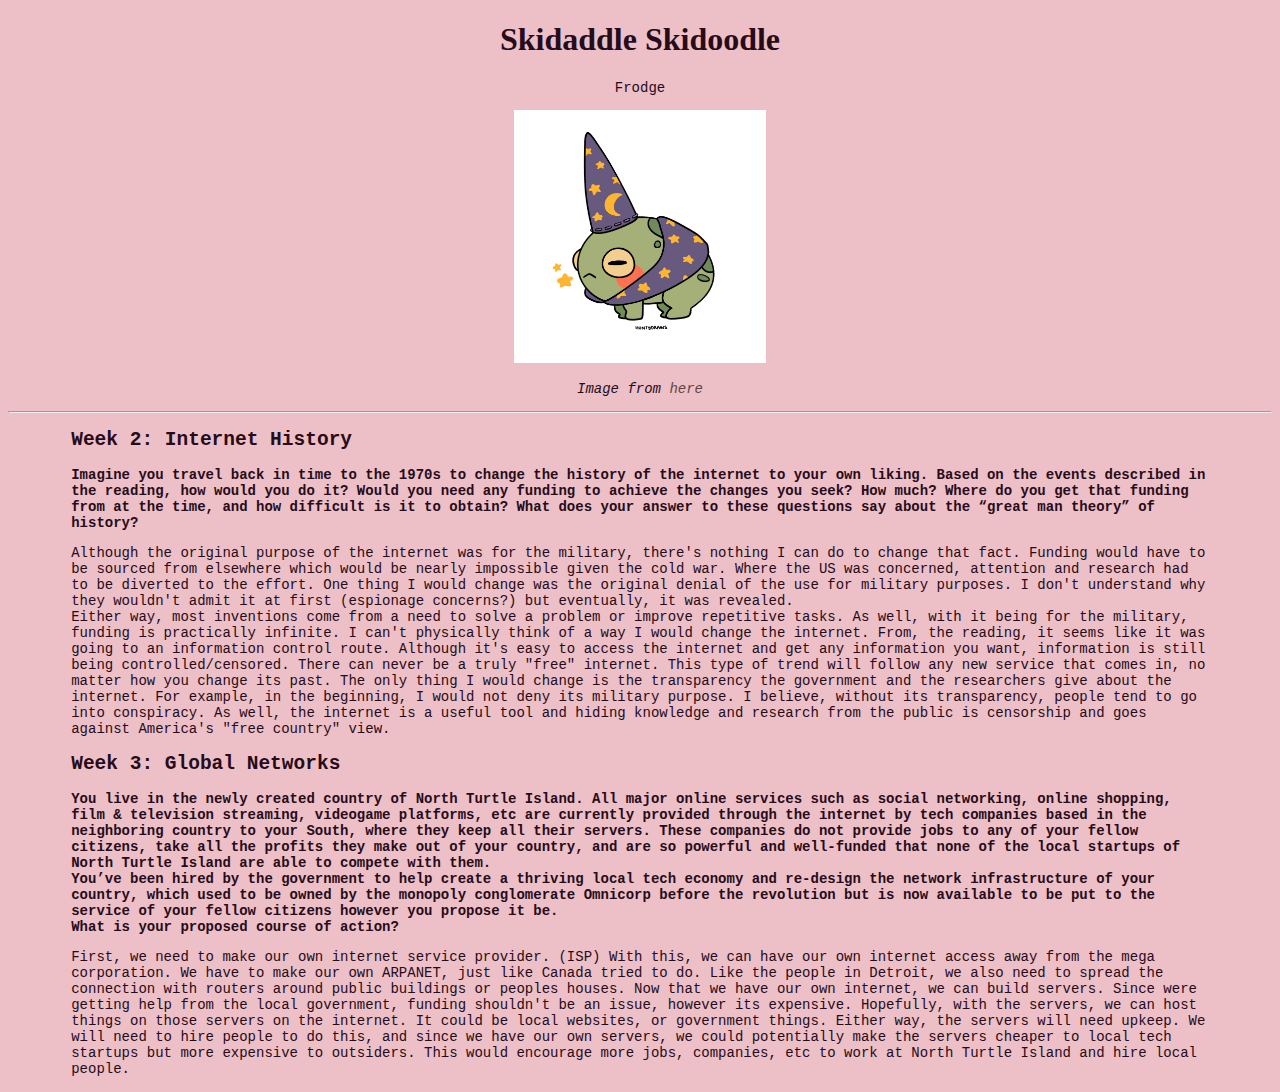
==== index.html @ 3cf6d7d7 "add character encoding" ====
<!DOCTYPE html>
<html>
    <head>
        <title>Wizard Frog</title>
        <meta charset="UTF-8">
        <link rel="stylesheet" href="index-style.css"/>
    </head>
    <body>
        <div id="random-area">
            <h1 id="title">Skidaddle Skidoodle</h1>
            <p>Frodge</p>
            <img width="20%" src="images/Wizard-frog.jpg"/>
            <p><i>Image from <a href="https://twitter.com/HuntyDraws?ref_src=twsrc%5Egoogle%7Ctwcamp%5Eserp%7Ctwgr%5Eauthor">here</a></i></p>
        </div>
        
        <hr>
        
        <div id="weekly-reading">
            <h2>Week 2: Internet History</h2>
            <p><b>
                Imagine you travel back in time to the 1970s to change the history of the internet to your own liking. 
                Based on the events described in the reading, how would you do it? Would you need any funding to achieve the changes you seek? 
                How much? Where do you get that funding from at the time, and how difficult is it to obtain? What does your answer to these 
                questions say about the “great man theory” of history?
            </b></p>
            <p>
                Although the original purpose of the internet was for the military, there's nothing I can do to change that fact. Funding would 
                have to be sourced from elsewhere which would be nearly impossible given the cold war. Where the US was concerned, attention and 
                research had to be diverted to the effort. One thing I would change was the original denial of the use for military purposes. I 
                don't understand why they wouldn't admit it at first (espionage concerns?) but eventually, it was revealed. <br>
                Either way, most inventions come from a need to solve a problem or improve repetitive tasks. As well, with it being for the 
                military, funding is practically infinite. I can't physically think of a way I would change the internet. From, the reading, it 
                seems like it was going to an information control route. Although it's easy to access the internet and get any information you want, 
                information is still being controlled/censored. There can never be a truly "free" internet. This type of trend will follow any 
                new service that comes in, no matter how you change its past. The only thing I would change is the transparency the government 
                and the researchers give about the internet. For example, in the beginning, I would not deny its military purpose. I believe, 
                without its transparency, people tend to go into conspiracy. As well, the internet is a useful tool and hiding knowledge 
                and research from the public is censorship and goes against America's "free country" view.
            </p>

            <h2>Week 3: Global Networks</h2>
            <p><b>
                You live in the newly created country of North Turtle Island. All major online services such as social networking, 
                online shopping, film & television streaming, videogame platforms, etc are currently provided through the internet by 
                tech companies based in the neighboring country to your South, where they keep all their servers. These companies do 
                not provide jobs to any of your fellow citizens, take all the profits they make out of your country, and are so powerful 
                and well-funded that none of the local startups of North Turtle Island are able to compete with them.<br>

                You’ve been hired by the government to help create a thriving local tech economy and re-design the network infrastructure 
                of your country, which used to be owned by the monopoly conglomerate Omnicorp before the revolution but is now available 
                to be put to the service of your fellow citizens however you propose it be.<br>

                What is your proposed course of action?
            </b></p>
            <p>
                First, we need to make our own internet service provider. (ISP) With this, we can have our own internet access away from 
                the mega corporation. We have to make our own ARPANET, just like Canada tried to do. Like the people in Detroit, we also 
                need to spread the connection with routers around public buildings or peoples houses. Now that we have our own internet, 
                we can build servers. Since were getting help from the local government, funding shouldn't be an issue, however its 
                expensive. Hopefully, with the servers, we can host things on those servers on the internet. It could be local websites, 
                or government things. Either way, the servers will need upkeep. We will need to hire people to do this, and since we have 
                our own servers, we could potentially make the servers cheaper to local tech startups but more expensive to outsiders. 
                This would encourage more jobs, companies, etc to work at North Turtle Island and hire local people.
            </p>
        </div>
    </body>
</html>
---- index-style.css ----
body {
    font-family: monospace;
    color: #260C1A;
    background-color: #EDBFC6;
}

p {
    font-size: 14px;
}

a {
    color: #5F4842;
    text-decoration: none;
}

#title {
    font-family: 'Lucida Handwriting';
}

#random-area {
    text-align: center;
}

#weekly-reading {
    padding: 0 5%;
}
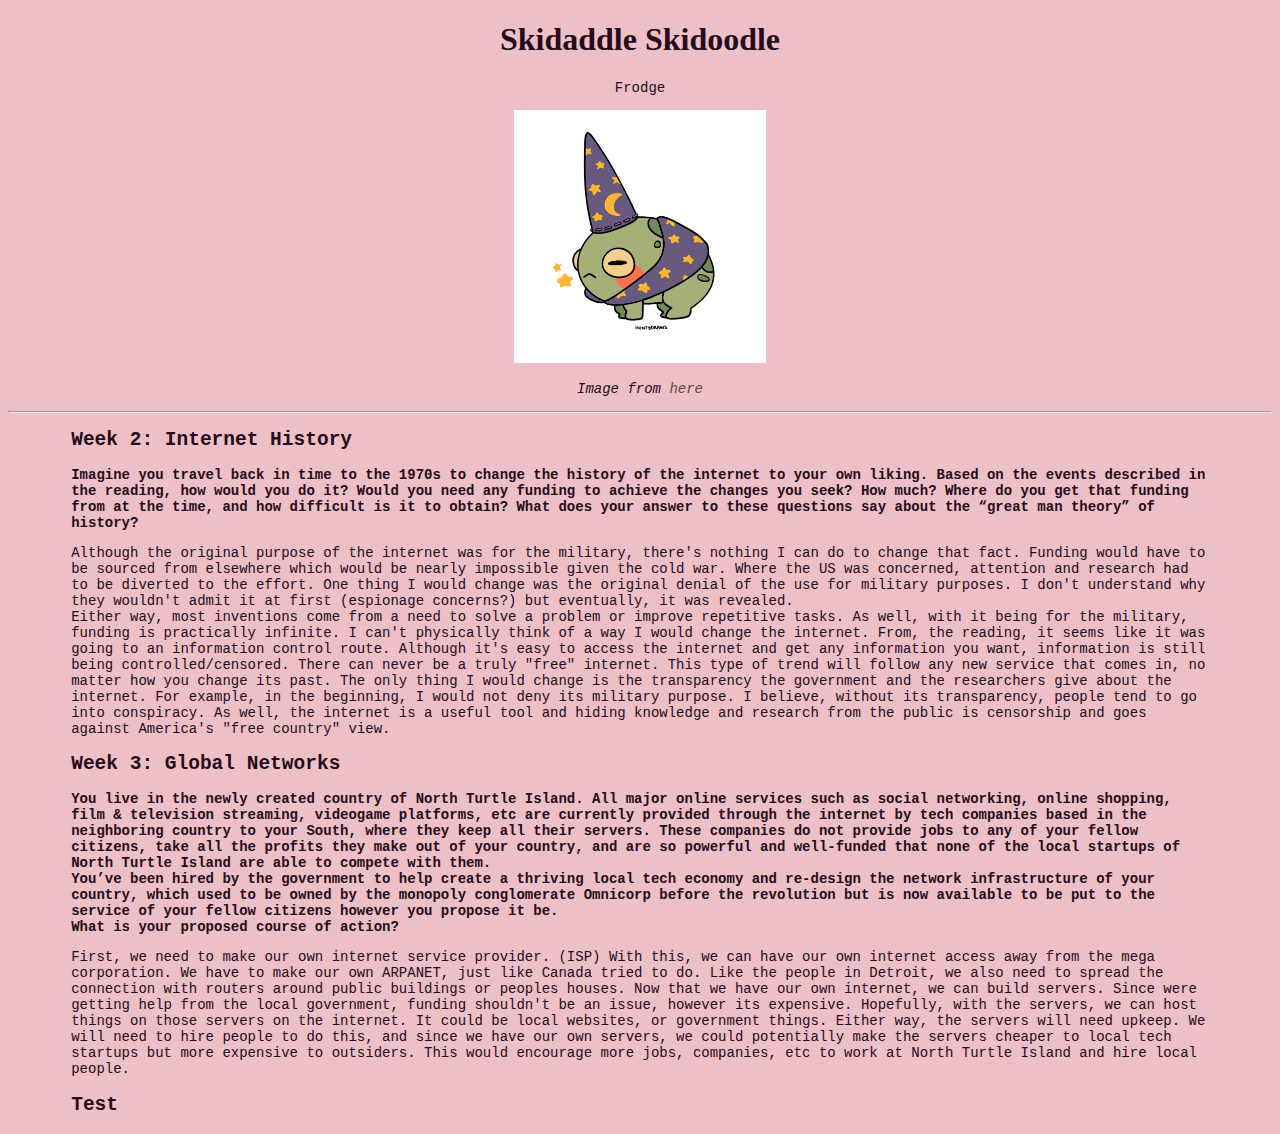
==== commit 1269953f: "added start to automated reading week answers" ====
--- a/index.html
+++ b/index.html
@@ -4,25 +4,26 @@
         <title>Wizard Frog</title>
         <meta charset="UTF-8">
         <link rel="stylesheet" href="index-style.css"/>
+        <script src="script.js"></script>
     </head>
     <body>
         <div id="random-area">
             <h1 id="title">Skidaddle Skidoodle</h1>
             <p>Frodge</p>
             <img width="20%" src="images/Wizard-frog.jpg"/>
-            <p><i>Image from <a href="https://twitter.com/HuntyDraws?ref_src=twsrc%5Egoogle%7Ctwcamp%5Eserp%7Ctwgr%5Eauthor">here</a></i></p>
+            <p><em>Image from <a href="https://twitter.com/HuntyDraws?ref_src=twsrc%5Egoogle%7Ctwcamp%5Eserp%7Ctwgr%5Eauthor">here</a></em></p>
         </div>
         
         <hr>
         
         <div id="weekly-reading">
             <h2>Week 2: Internet History</h2>
-            <p><b>
+            <p><strong>
                 Imagine you travel back in time to the 1970s to change the history of the internet to your own liking. 
                 Based on the events described in the reading, how would you do it? Would you need any funding to achieve the changes you seek? 
                 How much? Where do you get that funding from at the time, and how difficult is it to obtain? What does your answer to these 
                 questions say about the “great man theory” of history?
-            </b></p>
+            </strong></p>
             <p>
                 Although the original purpose of the internet was for the military, there's nothing I can do to change that fact. Funding would 
                 have to be sourced from elsewhere which would be nearly impossible given the cold war. Where the US was concerned, attention and 
@@ -39,7 +40,7 @@
             </p>
 
             <h2>Week 3: Global Networks</h2>
-            <p><b>
+            <p><strong>
                 You live in the newly created country of North Turtle Island. All major online services such as social networking, 
                 online shopping, film & television streaming, videogame platforms, etc are currently provided through the internet by 
                 tech companies based in the neighboring country to your South, where they keep all their servers. These companies do 
@@ -51,7 +52,7 @@
                 to be put to the service of your fellow citizens however you propose it be.<br>
 
                 What is your proposed course of action?
-            </b></p>
+            </strong></p>
             <p>
                 First, we need to make our own internet service provider. (ISP) With this, we can have our own internet access away from 
                 the mega corporation. We have to make our own ARPANET, just like Canada tried to do. Like the people in Detroit, we also 
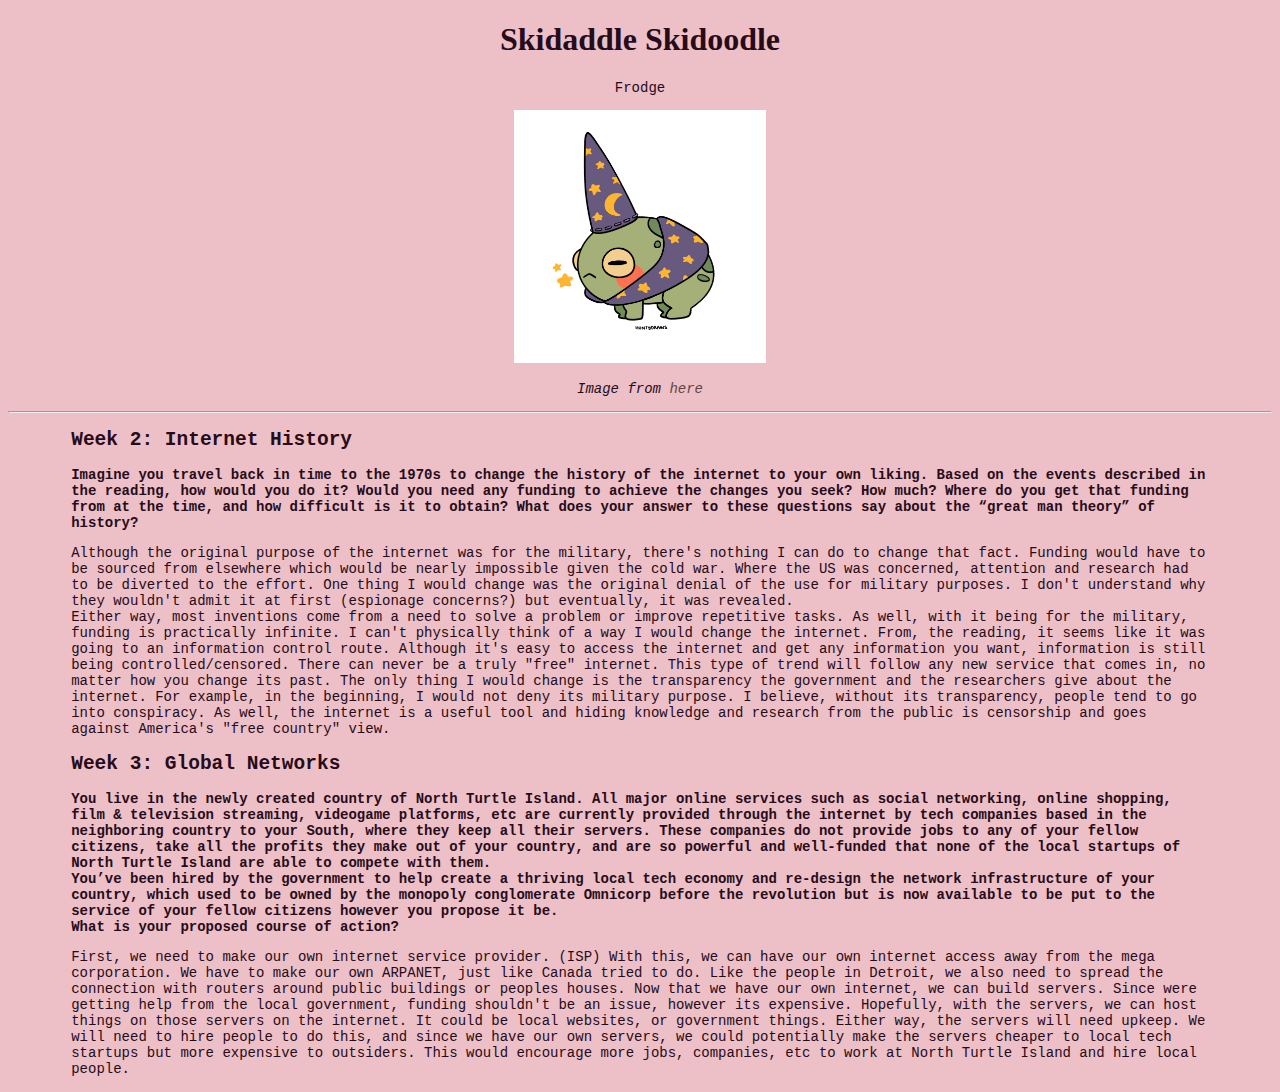
==== commit 0423ddc9: "commented out script" ====
--- a/index.html
+++ b/index.html
@@ -4,7 +4,7 @@
         <title>Wizard Frog</title>
         <meta charset="UTF-8">
         <link rel="stylesheet" href="index-style.css"/>
-        <script src="script.js"></script>
+        <!-- <script src="script.js"></script> -->
     </head>
     <body>
         <div id="random-area">
--- a/index-style.css
+++ b/index-style.css
@@ -4,7 +4,7 @@
     background-color: #EDBFC6;
 }
 
-p {
+p, strong {
     font-size: 14px;
 }
 
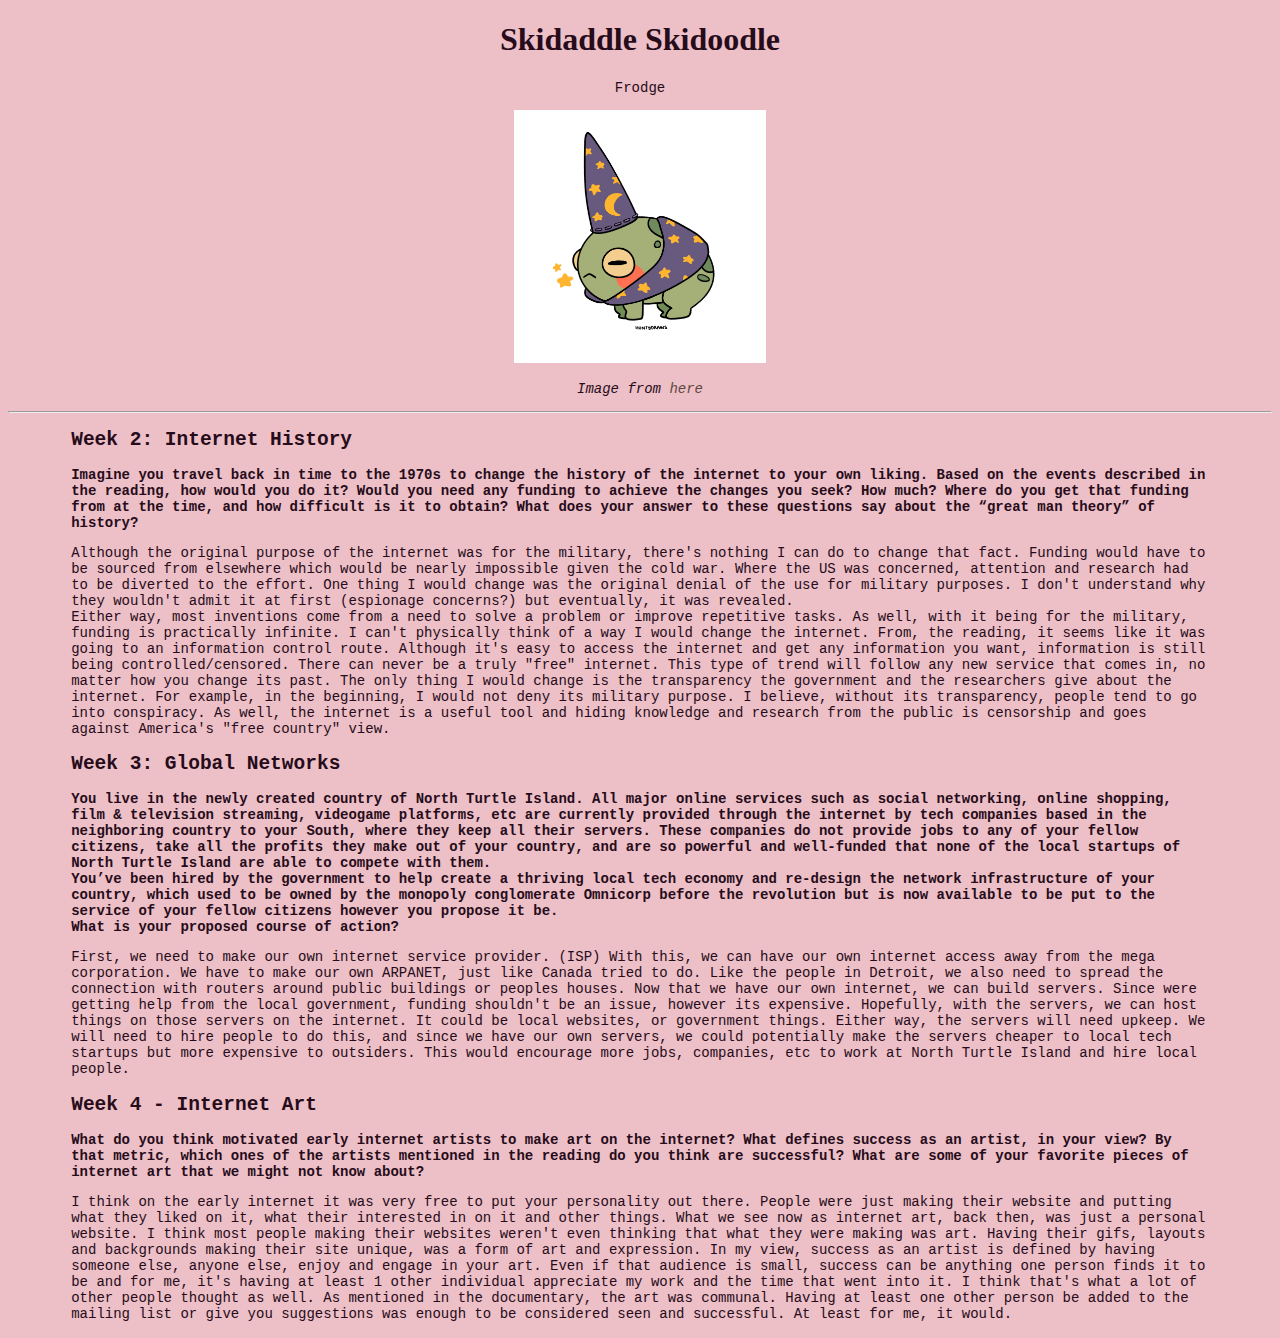
==== commit 3cfa119d: "added another reading" ====
--- a/index.html
+++ b/index.html
@@ -63,6 +63,14 @@
                 our own servers, we could potentially make the servers cheaper to local tech startups but more expensive to outsiders. 
                 This would encourage more jobs, companies, etc to work at North Turtle Island and hire local people.
             </p>
+
+            <h2>Week 4 - Internet Art</h2>
+            <p><strong>
+                What do you think motivated early internet artists to make art on the internet? What defines success as an artist, in your view? By that metric, which ones of the artists mentioned in the reading do you think are successful? What are some of your favorite pieces of internet art that we might not know about?
+            </strong></p>
+            <p>
+                I think on the early internet it was very free to put your personality out there. People were just making their website and putting what they liked on it, what their interested in on it and other things. What we see now as internet art, back then, was just a personal website. I think most people making their websites weren't even thinking that what they were making was art. Having their gifs, layouts and backgrounds making their site unique, was a form of art and expression. In my view, success as an artist is defined by having someone else, anyone else, enjoy and engage in your art. Even if that audience is small, success can be anything one person finds it to be and for me, it's having at least 1 other individual appreciate my work and the time that went into it. I think that's what a lot of other people thought as well. As mentioned in the documentary, the art was communal. Having at least one other person be added to the mailing list or give you suggestions was enough to be considered seen and successful. At least for me, it would.
+            </p>
         </div>
     </body>
 </html>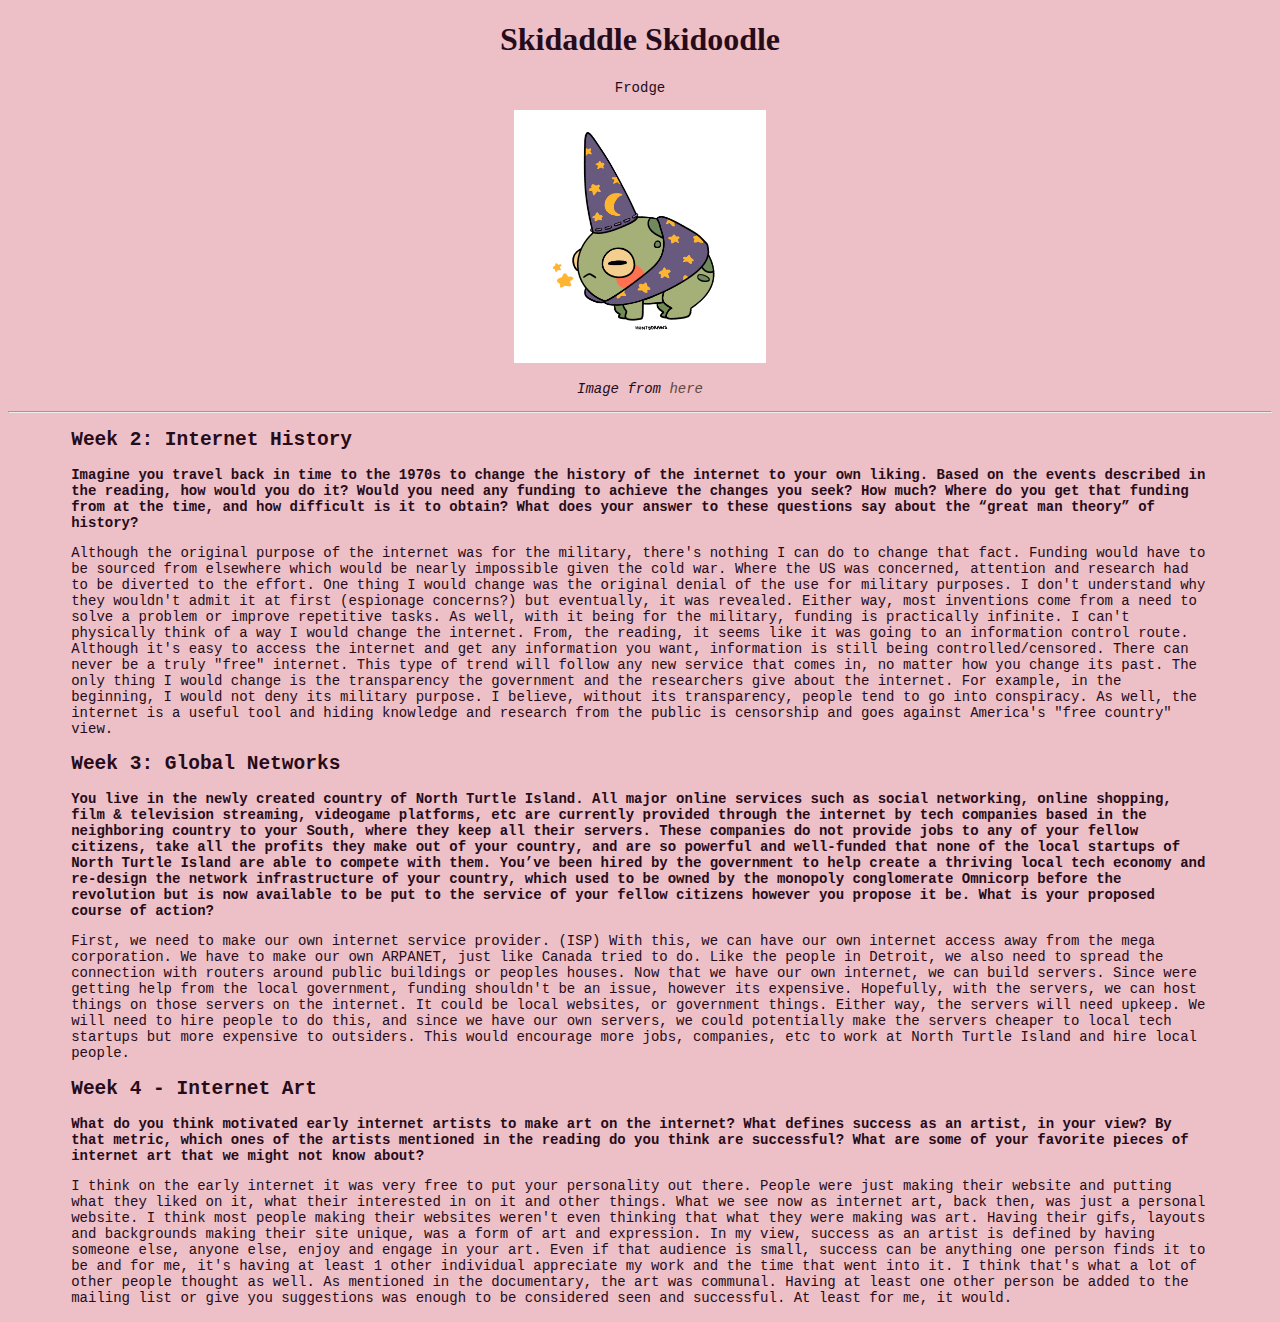
==== commit f79a0225: "changed it so that readings are populated in code rather then in html" ====
--- a/index.html
+++ b/index.html
@@ -4,7 +4,7 @@
         <title>Wizard Frog</title>
         <meta charset="UTF-8">
         <link rel="stylesheet" href="index-style.css"/>
-        <!-- <script src="script.js"></script> -->
+        <script src="script.js"></script>
     </head>
     <body>
         <div id="random-area">
@@ -17,60 +17,7 @@
         <hr>
         
         <div id="weekly-reading">
-            <h2>Week 2: Internet History</h2>
-            <p><strong>
-                Imagine you travel back in time to the 1970s to change the history of the internet to your own liking. 
-                Based on the events described in the reading, how would you do it? Would you need any funding to achieve the changes you seek? 
-                How much? Where do you get that funding from at the time, and how difficult is it to obtain? What does your answer to these 
-                questions say about the “great man theory” of history?
-            </strong></p>
-            <p>
-                Although the original purpose of the internet was for the military, there's nothing I can do to change that fact. Funding would 
-                have to be sourced from elsewhere which would be nearly impossible given the cold war. Where the US was concerned, attention and 
-                research had to be diverted to the effort. One thing I would change was the original denial of the use for military purposes. I 
-                don't understand why they wouldn't admit it at first (espionage concerns?) but eventually, it was revealed. <br>
-                Either way, most inventions come from a need to solve a problem or improve repetitive tasks. As well, with it being for the 
-                military, funding is practically infinite. I can't physically think of a way I would change the internet. From, the reading, it 
-                seems like it was going to an information control route. Although it's easy to access the internet and get any information you want, 
-                information is still being controlled/censored. There can never be a truly "free" internet. This type of trend will follow any 
-                new service that comes in, no matter how you change its past. The only thing I would change is the transparency the government 
-                and the researchers give about the internet. For example, in the beginning, I would not deny its military purpose. I believe, 
-                without its transparency, people tend to go into conspiracy. As well, the internet is a useful tool and hiding knowledge 
-                and research from the public is censorship and goes against America's "free country" view.
-            </p>
-
-            <h2>Week 3: Global Networks</h2>
-            <p><strong>
-                You live in the newly created country of North Turtle Island. All major online services such as social networking, 
-                online shopping, film & television streaming, videogame platforms, etc are currently provided through the internet by 
-                tech companies based in the neighboring country to your South, where they keep all their servers. These companies do 
-                not provide jobs to any of your fellow citizens, take all the profits they make out of your country, and are so powerful 
-                and well-funded that none of the local startups of North Turtle Island are able to compete with them.<br>
-
-                You’ve been hired by the government to help create a thriving local tech economy and re-design the network infrastructure 
-                of your country, which used to be owned by the monopoly conglomerate Omnicorp before the revolution but is now available 
-                to be put to the service of your fellow citizens however you propose it be.<br>
-
-                What is your proposed course of action?
-            </strong></p>
-            <p>
-                First, we need to make our own internet service provider. (ISP) With this, we can have our own internet access away from 
-                the mega corporation. We have to make our own ARPANET, just like Canada tried to do. Like the people in Detroit, we also 
-                need to spread the connection with routers around public buildings or peoples houses. Now that we have our own internet, 
-                we can build servers. Since were getting help from the local government, funding shouldn't be an issue, however its 
-                expensive. Hopefully, with the servers, we can host things on those servers on the internet. It could be local websites, 
-                or government things. Either way, the servers will need upkeep. We will need to hire people to do this, and since we have 
-                our own servers, we could potentially make the servers cheaper to local tech startups but more expensive to outsiders. 
-                This would encourage more jobs, companies, etc to work at North Turtle Island and hire local people.
-            </p>
-
-            <h2>Week 4 - Internet Art</h2>
-            <p><strong>
-                What do you think motivated early internet artists to make art on the internet? What defines success as an artist, in your view? By that metric, which ones of the artists mentioned in the reading do you think are successful? What are some of your favorite pieces of internet art that we might not know about?
-            </strong></p>
-            <p>
-                I think on the early internet it was very free to put your personality out there. People were just making their website and putting what they liked on it, what their interested in on it and other things. What we see now as internet art, back then, was just a personal website. I think most people making their websites weren't even thinking that what they were making was art. Having their gifs, layouts and backgrounds making their site unique, was a form of art and expression. In my view, success as an artist is defined by having someone else, anyone else, enjoy and engage in your art. Even if that audience is small, success can be anything one person finds it to be and for me, it's having at least 1 other individual appreciate my work and the time that went into it. I think that's what a lot of other people thought as well. As mentioned in the documentary, the art was communal. Having at least one other person be added to the mailing list or give you suggestions was enough to be considered seen and successful. At least for me, it would.
-            </p>
+            <!-- Populated in code -->
         </div>
     </body>
 </html>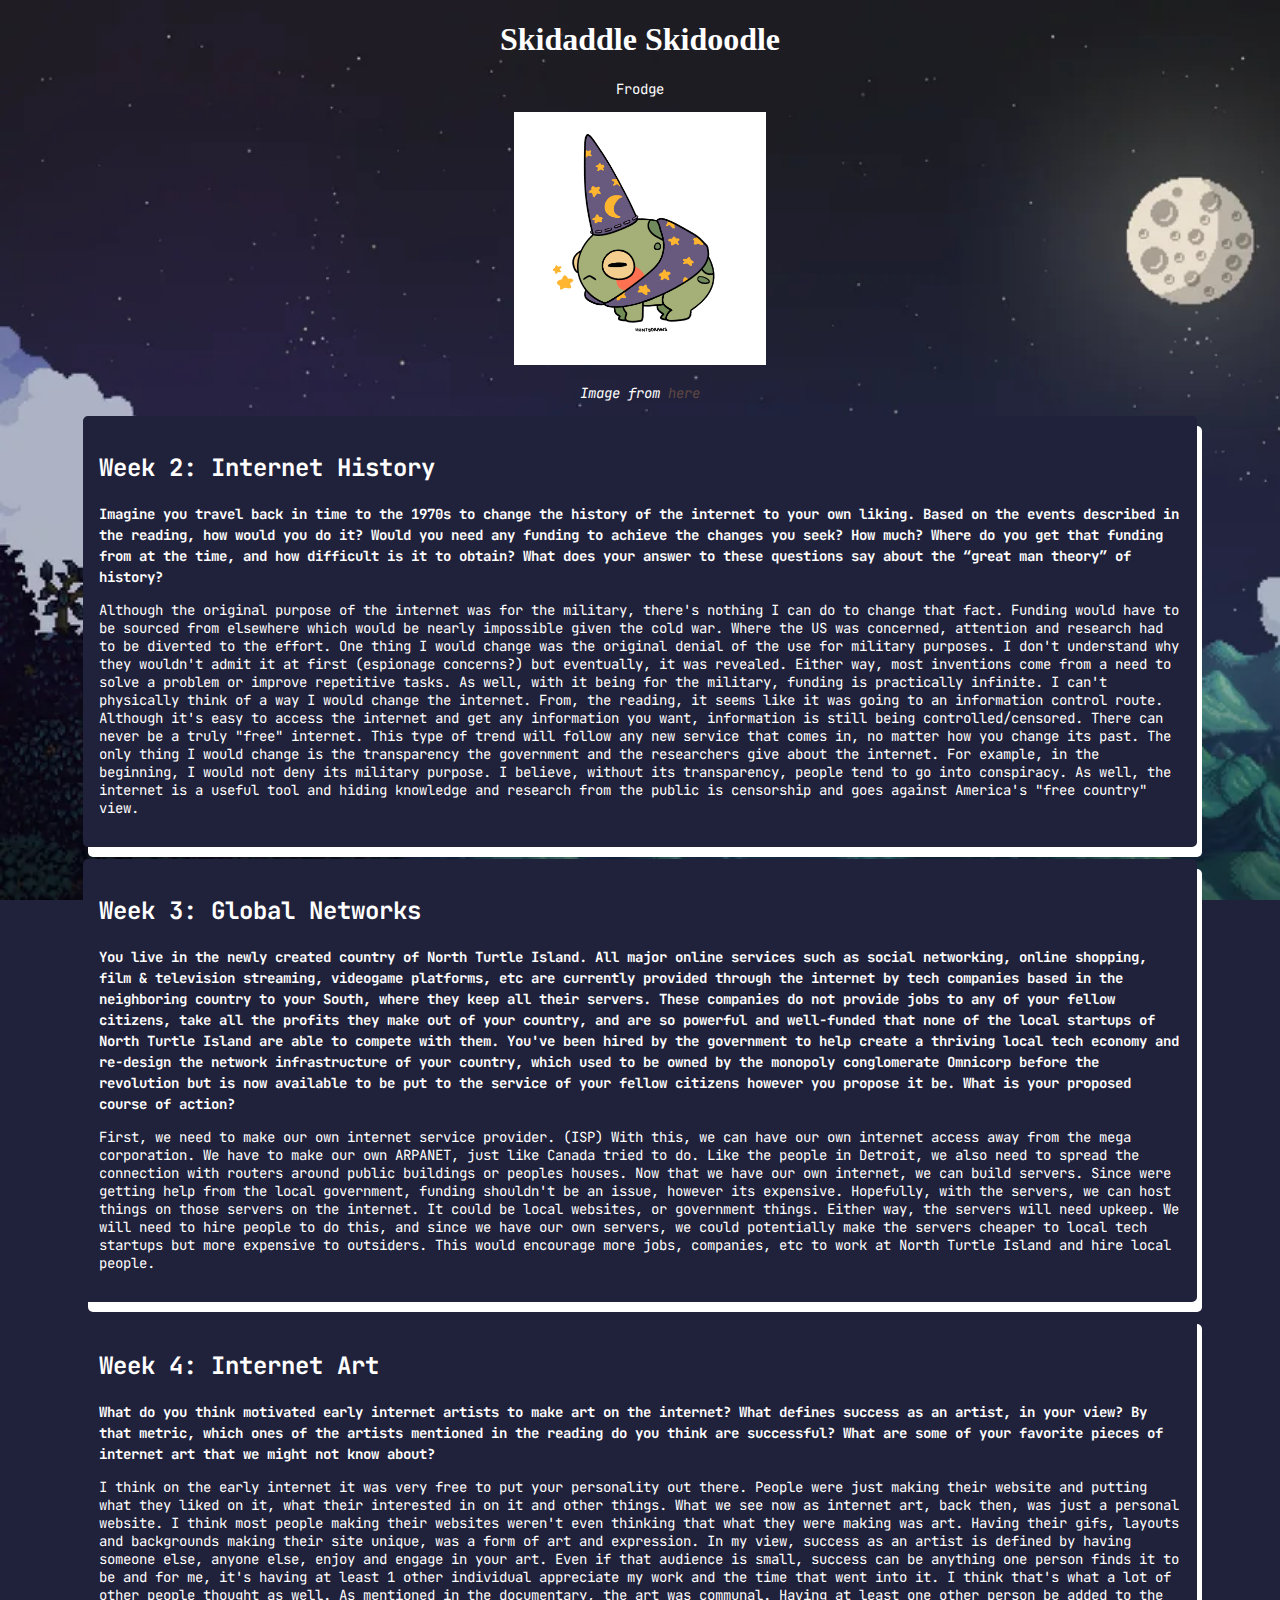
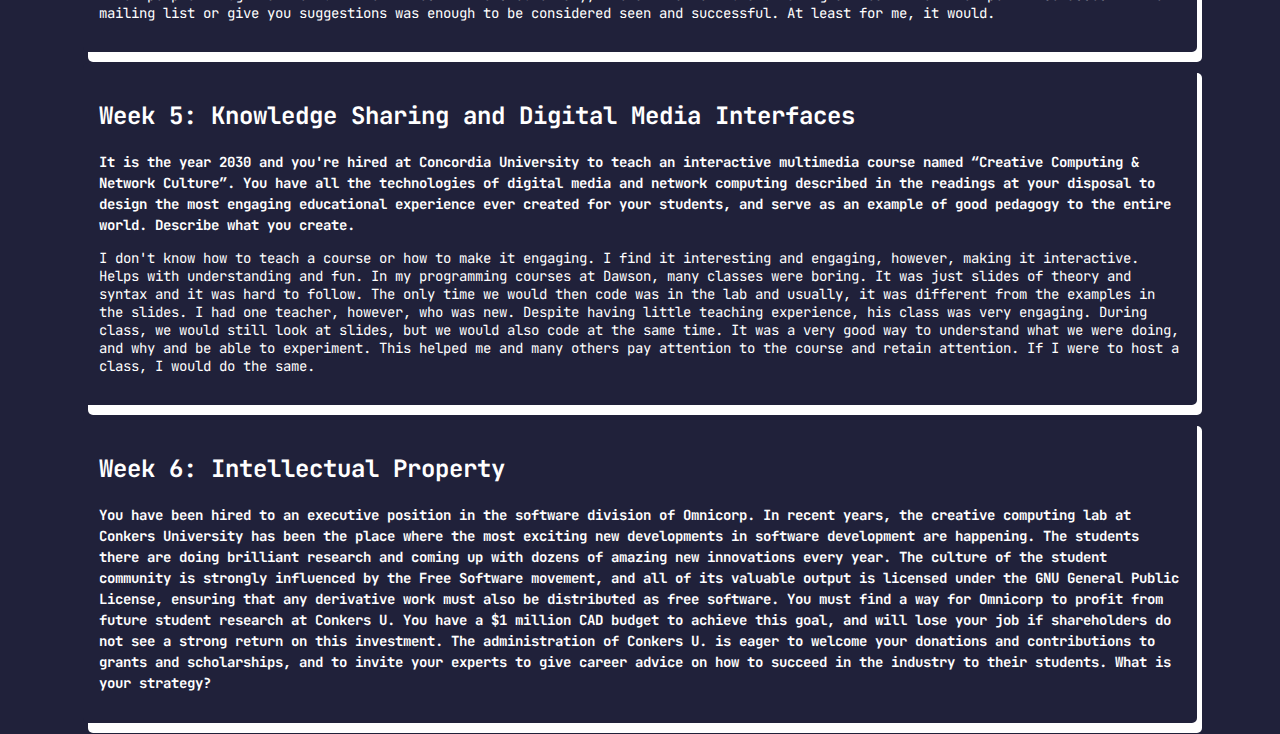
==== commit 890bf4c2: "added custom font, new hover and start for week 6" ====
--- a/index.html
+++ b/index.html
@@ -4,17 +4,18 @@
         <title>Wizard Frog</title>
         <meta charset="UTF-8">
         <link rel="stylesheet" href="index-style.css"/>
+        <link rel="preconnect" href="https://fonts.googleapis.com">
+        <link rel="preconnect" href="https://fonts.gstatic.com" crossorigin>
+        <link href="https://fonts.googleapis.com/css2?family=JetBrains+Mono&display=swap" rel="stylesheet">
         <script src="script.js"></script>
     </head>
     <body>
         <div id="random-area">
             <h1 id="title">Skidaddle Skidoodle</h1>
             <p>Frodge</p>
-            <img width="20%" src="images/Wizard-frog.jpg"/>
+            <img id="frog-img" width="20%" src="images/Wizard-frog.jpg"/>
             <p><em>Image from <a href="https://twitter.com/HuntyDraws?ref_src=twsrc%5Egoogle%7Ctwcamp%5Eserp%7Ctwgr%5Eauthor">here</a></em></p>
         </div>
-        
-        <hr>
         
         <div id="weekly-reading">
             <!-- Populated in code -->
--- a/index-style.css
+++ b/index-style.css
@@ -1,7 +1,10 @@
 body {
-    font-family: monospace;
-    color: #260C1A;
-    background-color: #EDBFC6;
+    font-family: 'JetBrains Mono', monospace;
+    color: #FFFFFF;
+    background-image: url('images/stardew-night-background.jpg');
+    background-color: #20213A;
+    background-size: cover;
+    background-attachment: fixed;
 }
 
 p, strong {
@@ -11,6 +14,19 @@
 a {
     color: #5F4842;
     text-decoration: none;
+}
+a:hover {
+    color: #c39183;
+    text-decoration:underline
+}
+
+.question-answer {
+    background-color: #20213A;
+    padding: 1%;
+    margin: 1%;
+    border: 5px solid #20213A;
+    border-radius: 5px;
+    box-shadow: 5px 10px #FFFFFF;
 }
 
 #title {
@@ -23,5 +39,4 @@
 
 #weekly-reading {
     padding: 0 5%;
-}
-
+}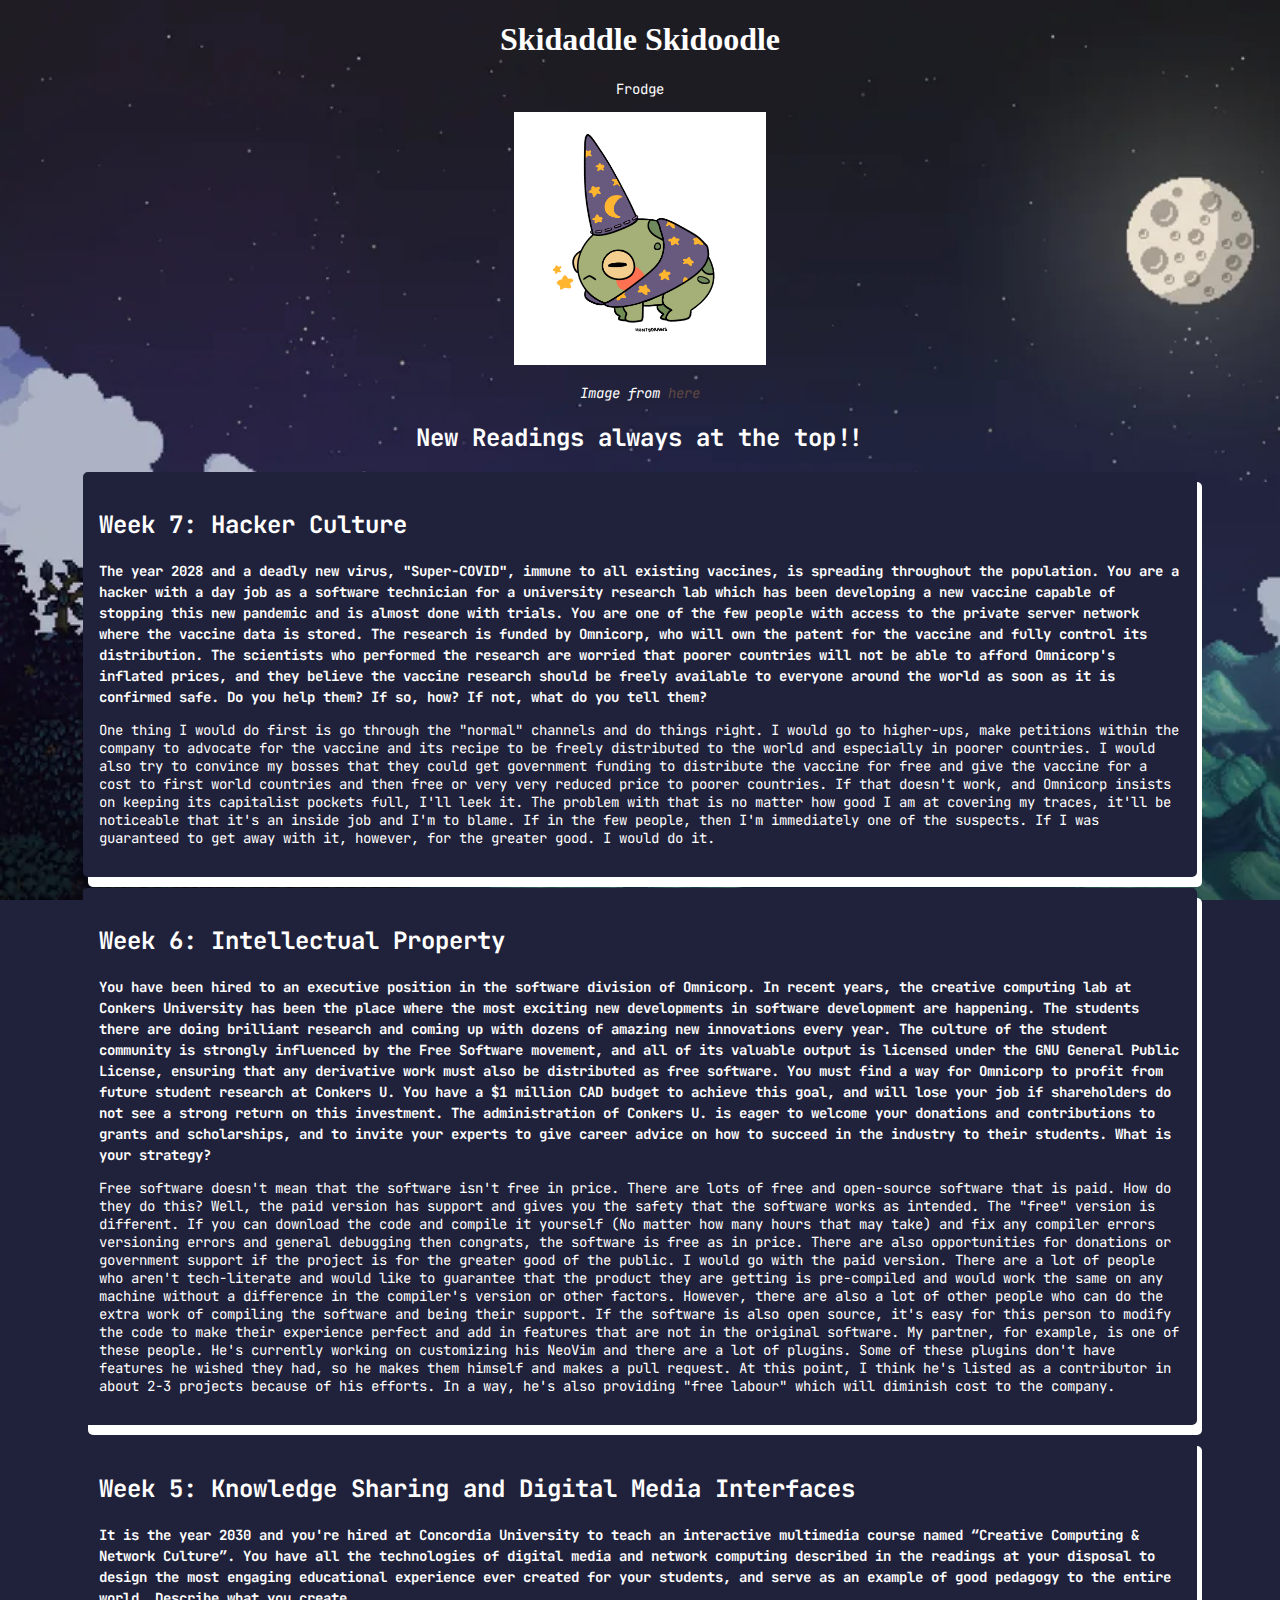
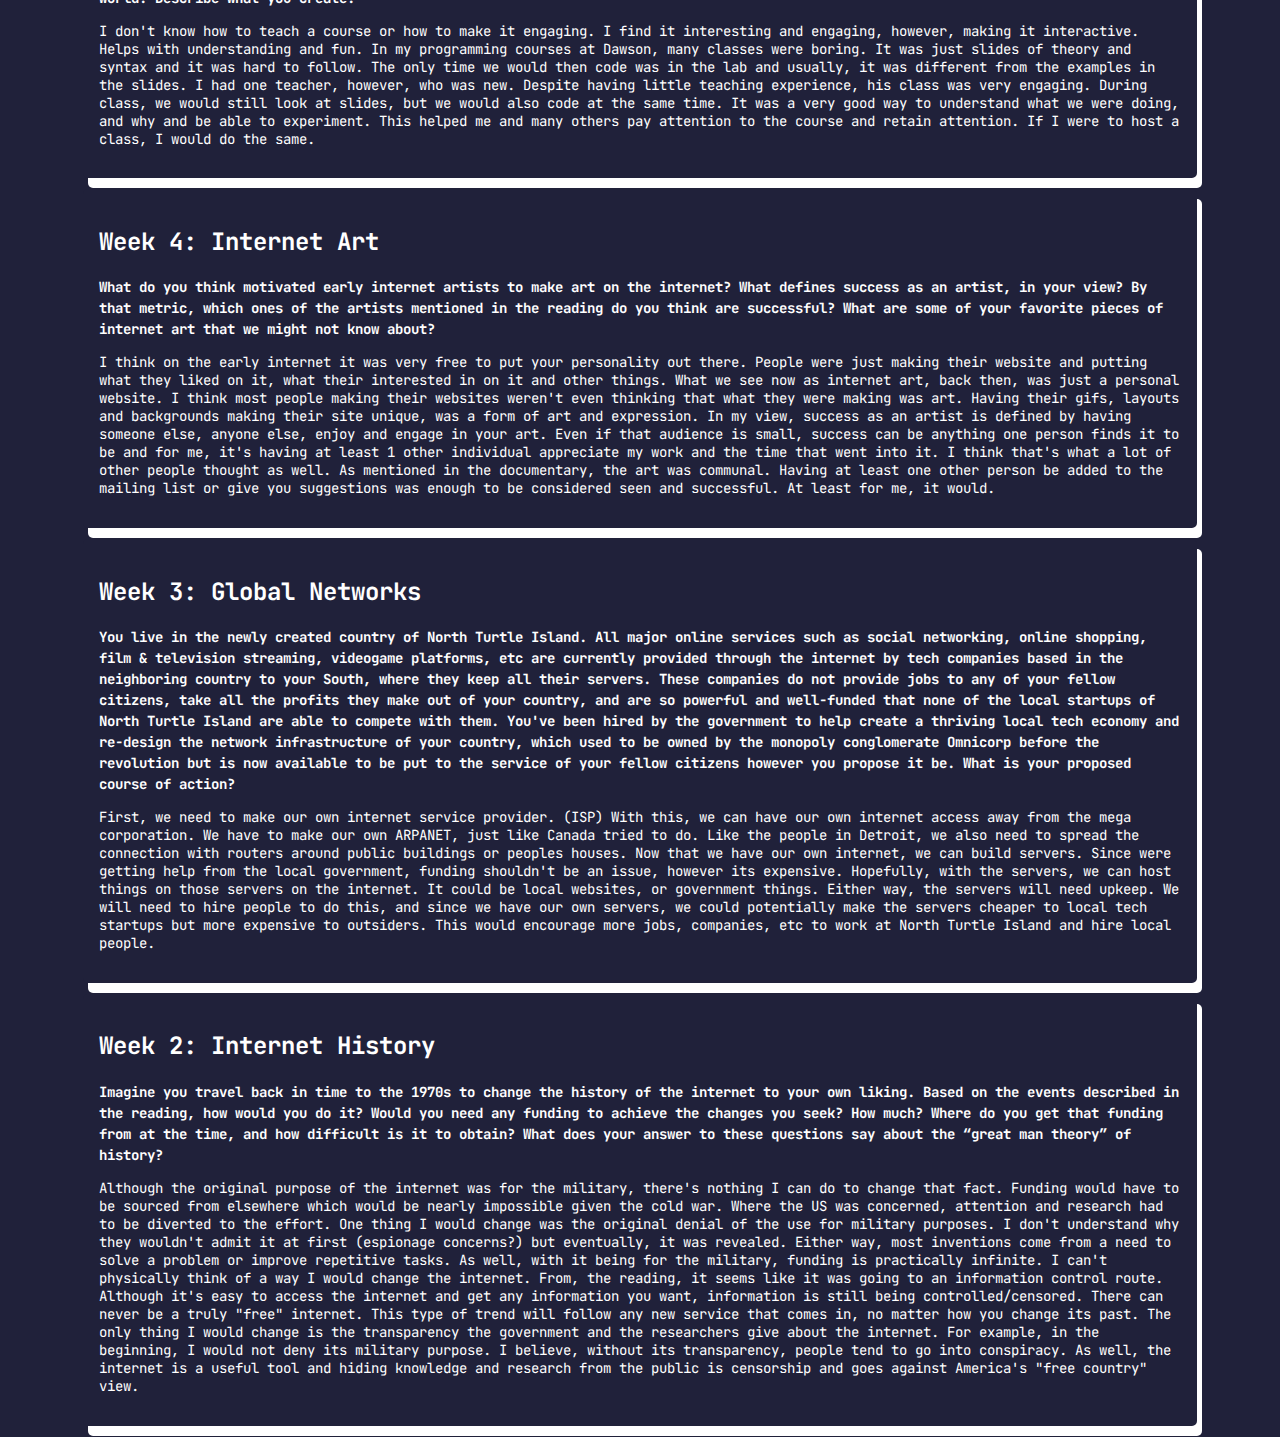
==== commit 321dbe4d: "added week 7, reversed week order, added h2 warning, excluded classname in css" ====
--- a/index.html
+++ b/index.html
@@ -17,6 +17,7 @@
             <p><em>Image from <a href="https://twitter.com/HuntyDraws?ref_src=twsrc%5Egoogle%7Ctwcamp%5Eserp%7Ctwgr%5Eauthor">here</a></em></p>
         </div>
         
+        <h2>New Readings always at the top!!</h2>
         <div id="weekly-reading">
             <!-- Populated in code -->
         </div>
--- a/index-style.css
+++ b/index-style.css
@@ -9,6 +9,10 @@
 
 p, strong {
     font-size: 14px;
+}
+
+h2:not(.readingweek-h2-title) {
+    text-align: center;
 }
 
 a {
@@ -39,4 +43,13 @@
 
 #weekly-reading {
     padding: 0 5%;
+}
+
+#frog-img:hover {
+    rotate: 180deg;
+    transition-duration: 2s;
+}
+
+#frog-img {
+    transition-duration: 2s;
 }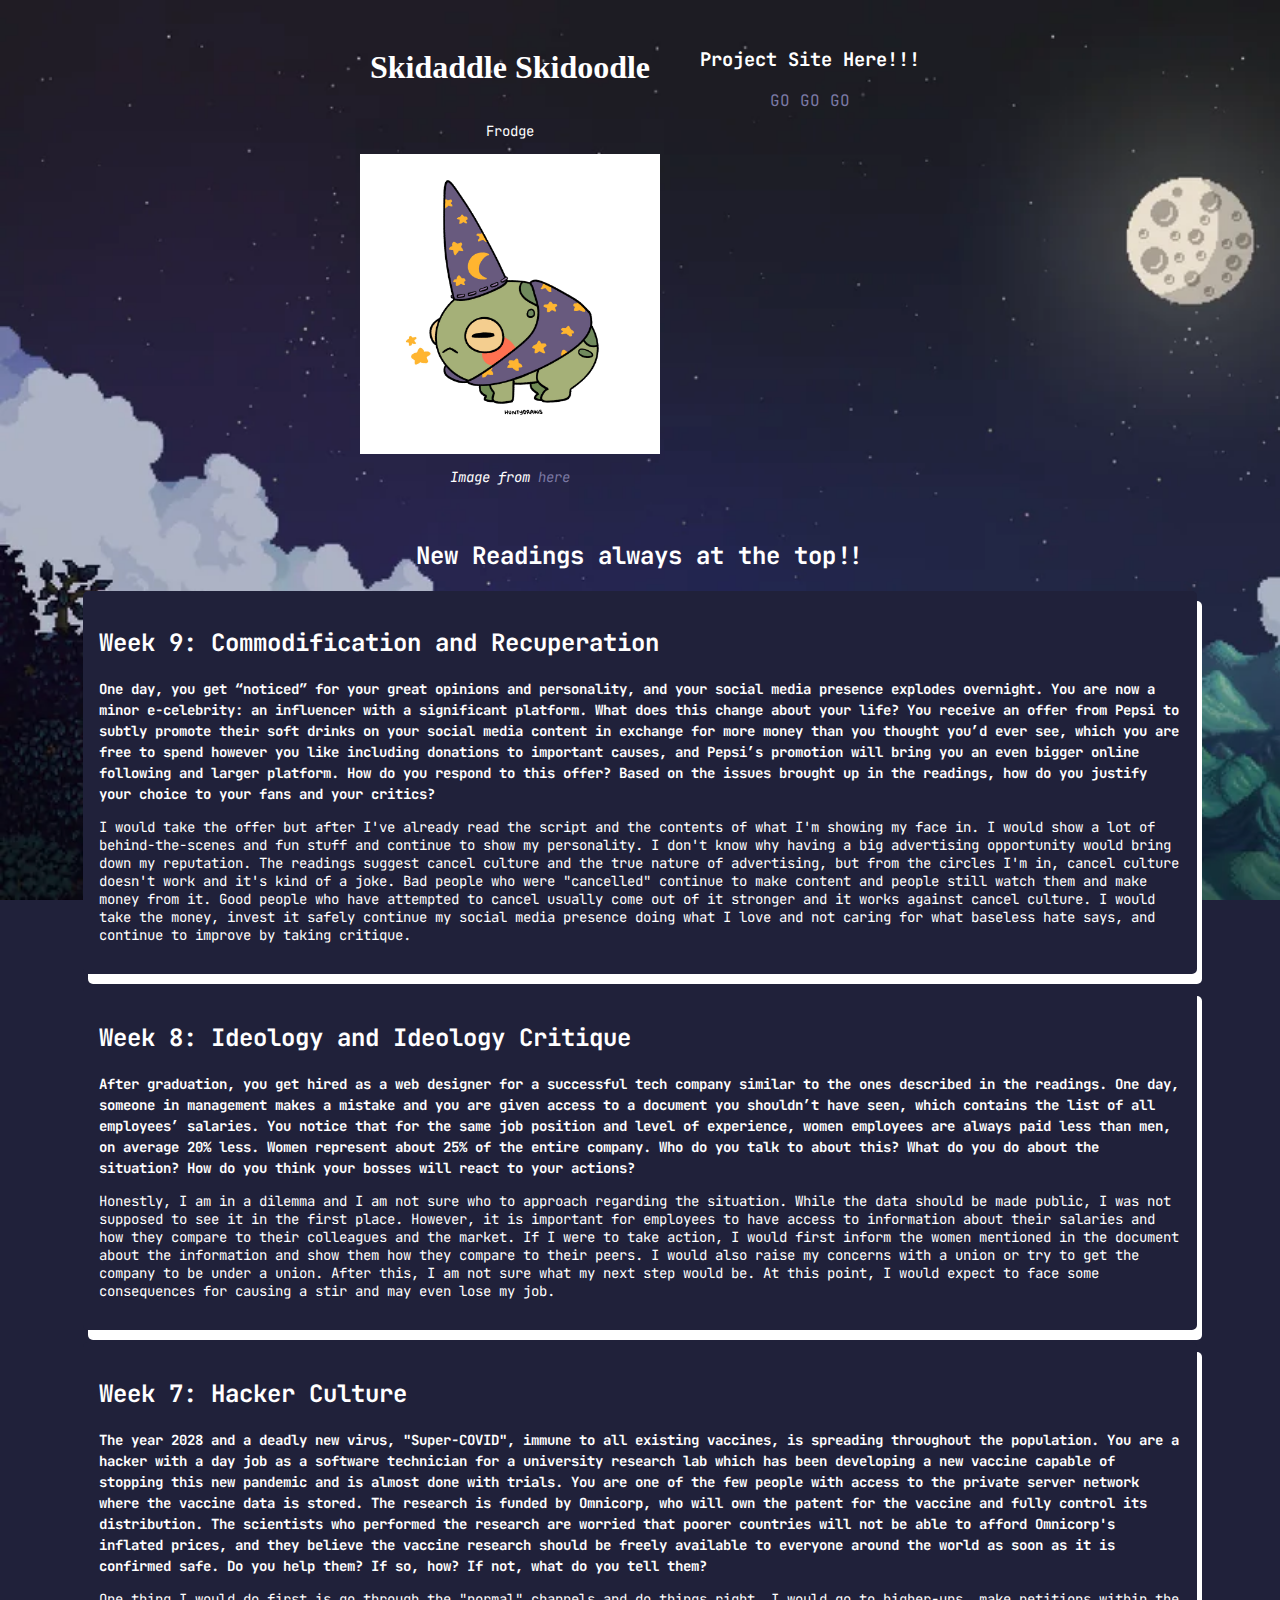
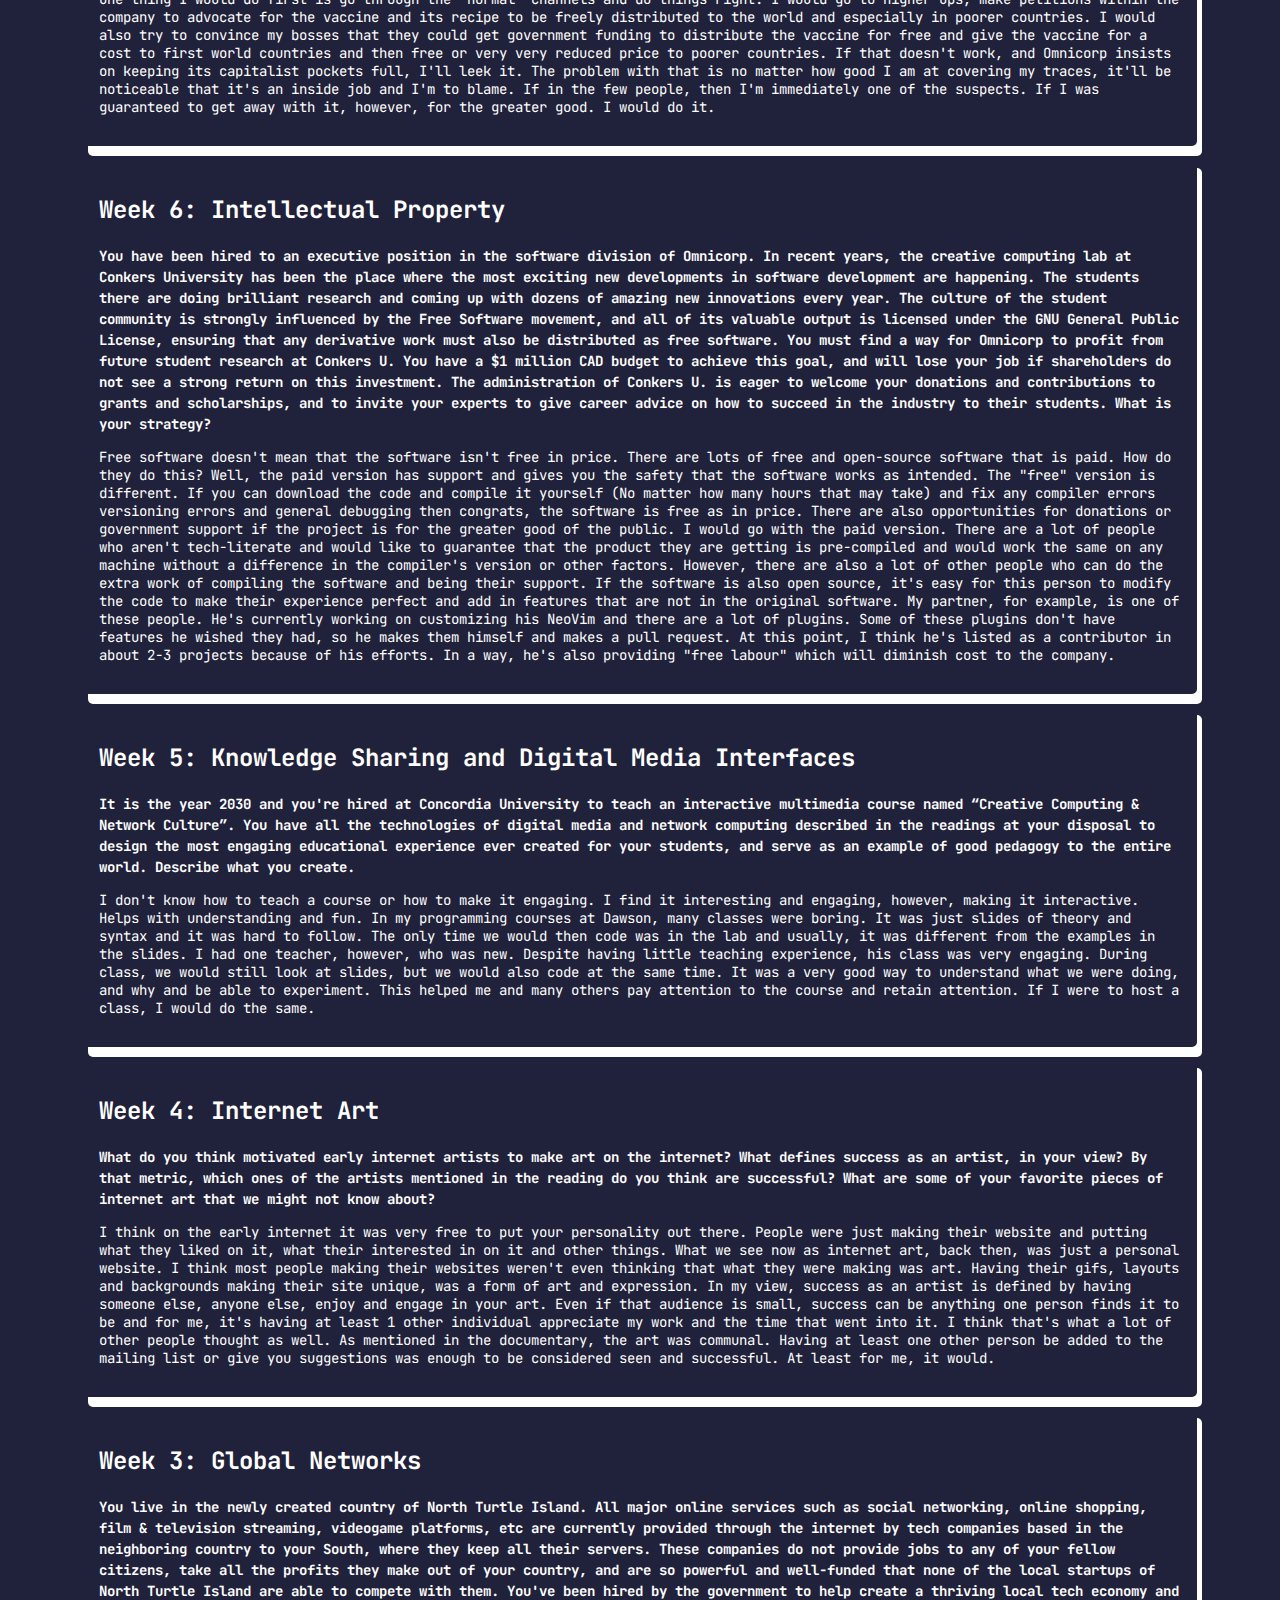
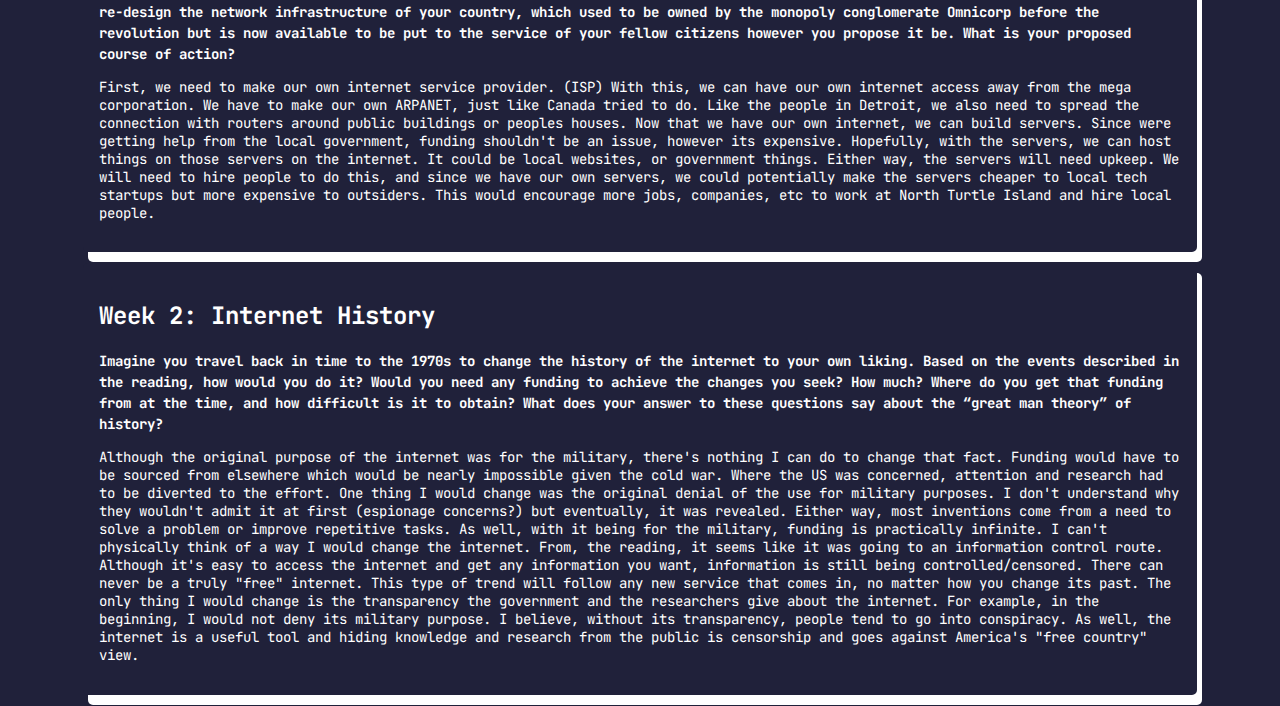
==== commit 4ff63f64: "added new project and home page fix" ====
--- a/index.html
+++ b/index.html
@@ -1,25 +1,36 @@
 <!DOCTYPE html>
 <html>
-    <head>
-        <title>Wizard Frog</title>
-        <meta charset="UTF-8">
-        <link rel="stylesheet" href="index-style.css"/>
-        <link rel="preconnect" href="https://fonts.googleapis.com">
-        <link rel="preconnect" href="https://fonts.gstatic.com" crossorigin>
-        <link href="https://fonts.googleapis.com/css2?family=JetBrains+Mono&display=swap" rel="stylesheet">
-        <script src="script.js"></script>
-    </head>
-    <body>
-        <div id="random-area">
+
+<head>
+    <title>Wizard Frog</title>
+    <meta charset="UTF-8">
+    <link rel="stylesheet" href="index-style.css" />
+    <link rel="preconnect" href="https://fonts.googleapis.com">
+    <link rel="preconnect" href="https://fonts.gstatic.com" crossorigin>
+    <link href="https://fonts.googleapis.com/css2?family=JetBrains+Mono&display=swap" rel="stylesheet">
+    <script src="script.js"></script>
+</head>
+
+<body>
+    <div id="header">
+        <div class="inside-header">
             <h1 id="title">Skidaddle Skidoodle</h1>
             <p>Frodge</p>
-            <img id="frog-img" width="20%" src="images/Wizard-frog.jpg"/>
-            <p><em>Image from <a href="https://twitter.com/HuntyDraws?ref_src=twsrc%5Egoogle%7Ctwcamp%5Eserp%7Ctwgr%5Eauthor">here</a></em></p>
+            <img id="frog-img" src="images/Wizard-frog.jpg" />
+            <p><em>Image from <a
+                        href="https://twitter.com/HuntyDraws?ref_src=twsrc%5Egoogle%7Ctwcamp%5Eserp%7Ctwgr%5Eauthor">here</a></em>
+            </p>
         </div>
-        
-        <h2>New Readings always at the top!!</h2>
-        <div id="weekly-reading">
-            <!-- Populated in code -->
+        <div class="inside-header">
+            <h3>Project Site Here!!!</h2>
+            <a href="project/home.html">GO GO GO</a>
         </div>
-    </body>
+    </div>
+    
+    <h2>New Readings always at the top!!</h2>
+    <div id="weekly-reading">
+        <!-- Populated in code -->
+    </div>
+</body>
+
 </html>--- a/index-style.css
+++ b/index-style.css
@@ -5,6 +5,11 @@
     background-color: #20213A;
     background-size: cover;
     background-attachment: fixed;
+    cursor: url("images/cat-neutral.png"), auto;
+}
+
+body.flipped {
+    cursor: url("images/cat-happy.png"), auto;
 }
 
 p, strong {
@@ -16,11 +21,11 @@
 }
 
 a {
-    color: #5F4842;
+    color: #7b79a3;
     text-decoration: none;
 }
 a:hover {
-    color: #c39183;
+    color: rgb(184, 177, 233);
     text-decoration:underline
 }
 
@@ -33,12 +38,22 @@
     box-shadow: 5px 10px #FFFFFF;
 }
 
+#header{
+    display: flex;
+    align-items: flex-start;
+    justify-content: center;
+    align-content: center;
+}
+
+.inside-header {
+    margin: 20px;
+    display: flex;
+    flex-direction: column;
+    align-items: center;
+}
+
 #title {
     font-family: 'Lucida Handwriting';
-}
-
-#random-area {
-    text-align: center;
 }
 
 #weekly-reading {
@@ -46,10 +61,11 @@
 }
 
 #frog-img:hover {
-    rotate: 180deg;
+    rotate: 359deg;;
     transition-duration: 2s;
 }
 
 #frog-img {
+    width: 300px;
     transition-duration: 2s;
 }